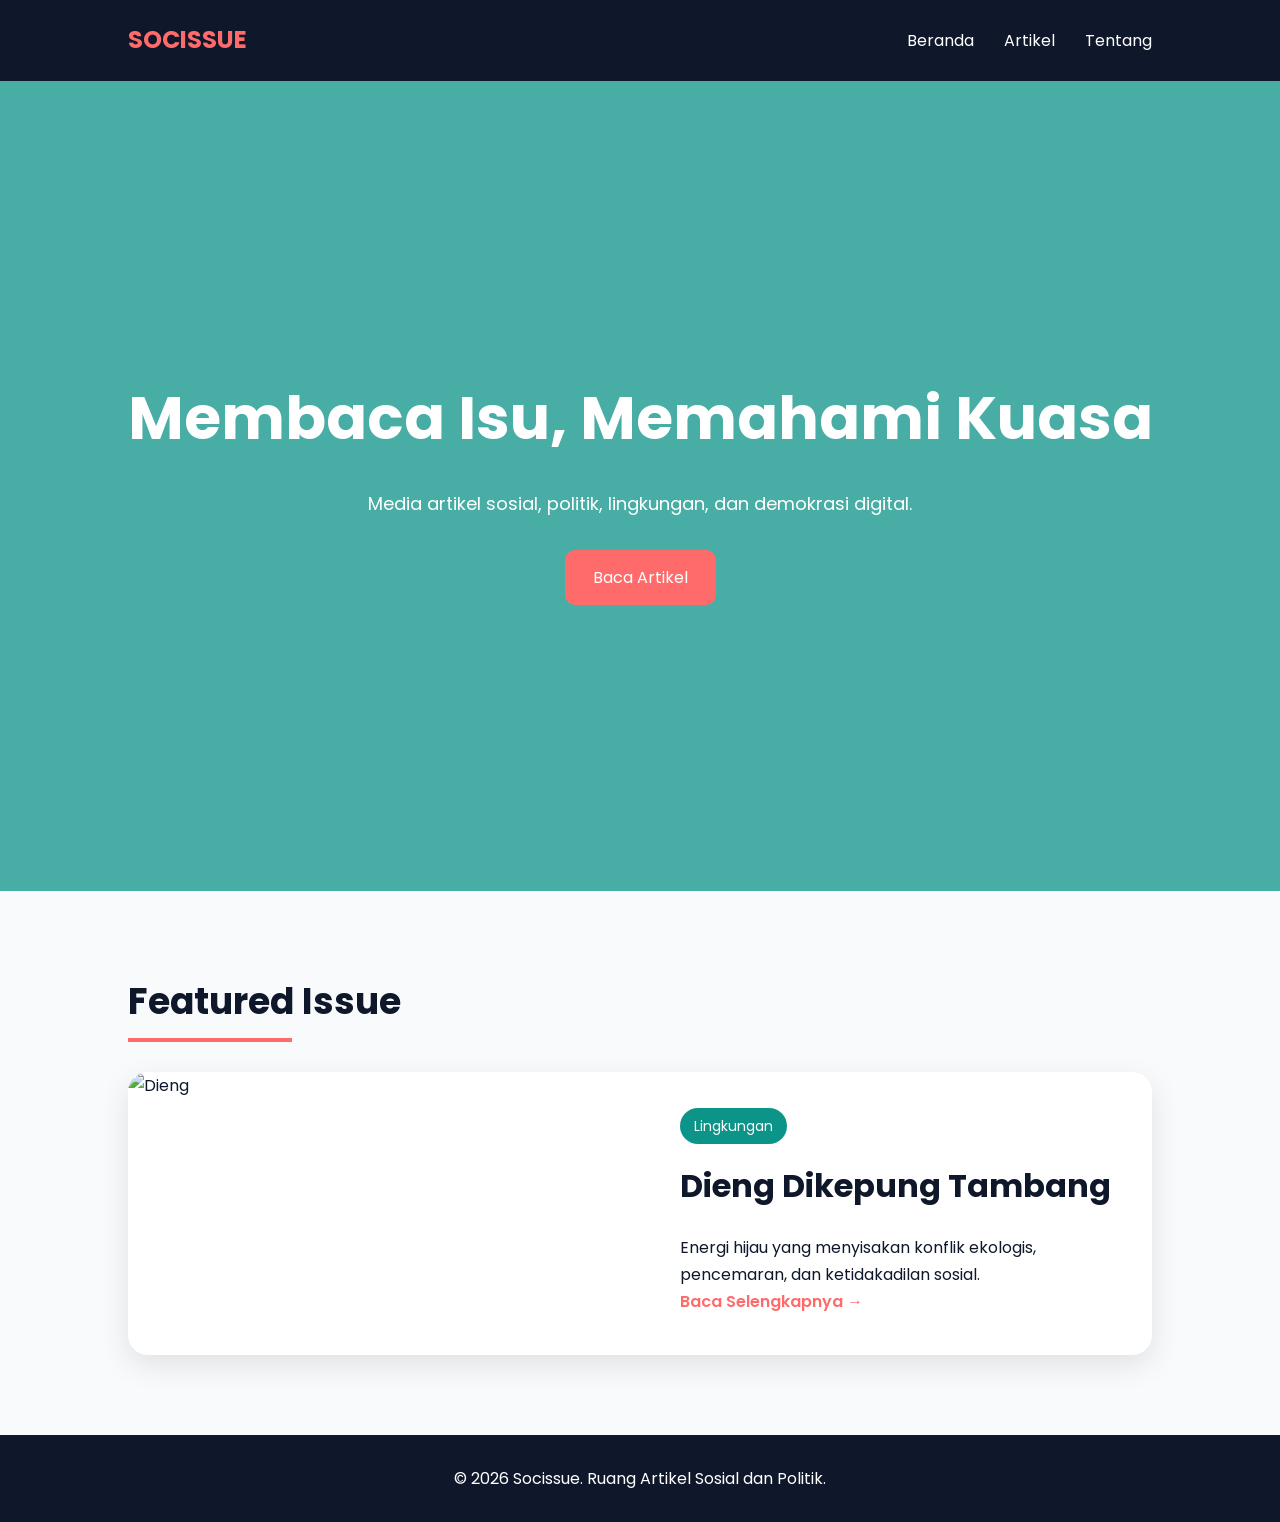
==== index.html @ e4d20b33 "first commit" ====
<!DOCTYPE html>
<html lang="id">
<head>
    <meta charset="UTF-8">
    <meta name="viewport" content="width=device-width, initial-scale=1.0">
    <title>Socissue</title>

    <!-- Google Font -->
    <link href="https://fonts.googleapis.com/css2?family=Poppins:wght@300;400;500;600;700&display=swap" rel="stylesheet">

    <!-- CSS -->
    <link rel="stylesheet" href="css/style.css">
</head>

<body>

    <!-- HEADER -->
    <header>
        <nav class="navbar">
            <div class="logo">SOCISSUE</div>

            <ul class="nav-links">
                <li><a href="index.html">Beranda</a></li>
                <li><a href="artikel-dieng.html">Artikel</a></li>
                <li><a href="about.html">Tentang</a></li>
            </ul>
        </nav>
    </header>

    <!-- HERO SECTION -->
    <section class="hero">
        <div class="hero-content">
            <h1>Membaca Isu, Memahami Kuasa</h1>

            <p>
                Media artikel sosial, politik, lingkungan,
                dan demokrasi digital.
            </p>

            <a href="artikel-dieng.html" class="btn">
                Baca Artikel
            </a>
        </div>
    </section>

    <!-- FEATURED ARTICLE -->
    <section class="featured">

        <h2>Featured Issue</h2>

        <div class="card">

            <img src="assets/dieng.jpg" alt="Dieng">

            <div class="card-content">

                <span class="category">
                    Lingkungan
                </span>

                <h3>
                    Dieng Dikepung Tambang
                </h3>

                <p>
                    Energi hijau yang menyisakan konflik ekologis,
                    pencemaran, dan ketidakadilan sosial.
                </p>

                <a href="artikel-dieng.html">
                    Baca Selengkapnya →
                </a>

            </div>
        </div>
    </section>

    <!-- FOOTER -->
    <footer>
        <p>
            © 2026 Socissue.
            Ruang Artikel Sosial dan Politik.
        </p>
    </footer>

    <script src="js/script.js"></script>

</body>
</html>
---- css/style.css ----
*{
    margin:0;
    padding:0;
    box-sizing:border-box;
}

body{
    font-family:'Poppins',sans-serif;
    background:#F8FAFC;
    color:#0F172A;
    line-height:1.7;
}

/* NAVBAR */

.navbar{
    display:flex;
    justify-content:space-between;
    align-items:center;

    padding:20px 10%;

    background:#0F172A;

    position:sticky;
    top:0;

    z-index:1000;
}

.logo{
    color:#FF6B6B;
    font-size:24px;
    font-weight:700;
}

.nav-links{
    display:flex;
    gap:30px;
    list-style:none;
}

.nav-links a{
    color:white;
    text-decoration:none;
    transition:0.3s;
}

.nav-links a:hover{
    color:#FF6B6B;
}

/* HERO */

.hero{

    height:90vh;

    display:flex;
    justify-content:center;
    align-items:center;
    text-align:center;

    background:
    linear-gradient(
        rgba(13,148,136,0.75),
        rgba(13,148,136,0.75)
    ),
    url('../assets/hero.jpg');

    background-size:cover;
    background-position:center;

    color:white;
}

.hero-content h1{
    font-size:60px;
    margin-bottom:20px;
}

.hero-content p{
    font-size:18px;
    margin-bottom:30px;
}

.btn{
    display:inline-block;

    padding:14px 28px;

    background:#FF6B6B;
    color:white;

    text-decoration:none;

    border-radius:10px;

    transition:0.3s;
}

.btn:hover{
    background:#0D9488;
}

/* FEATURED */

.featured{
    padding:80px 10%;
}

.featured h2{
    margin-bottom:40px;
    font-size:36px;
}

.card{
    display:grid;
    grid-template-columns:1fr 1fr;

    background:white;

    border-radius:20px;

    overflow:hidden;

    box-shadow:0 10px 30px rgba(0,0,0,0.1);
}

.card img{
    width:100%;
    height:100%;
    object-fit:cover;
}

.card-content{
    padding:40px;
}

.category{
    background:#0D9488;
    color:white;

    padding:8px 14px;

    border-radius:30px;

    font-size:14px;
}

.card-content h3{
    margin-top:20px;
    margin-bottom:20px;

    font-size:32px;
}

.card-content a{
    color:#FF6B6B;
    text-decoration:none;
    font-weight:600;
}

/* FOOTER */

footer{
    background:#0F172A;
    color:white;

    text-align:center;

    padding:30px;
}

/* RESPONSIVE */

@media(max-width:768px){

    .navbar{
        flex-direction:column;
        gap:20px;
    }

    .hero-content h1{
        font-size:40px;
    }

    .card{
        grid-template-columns:1fr;
    }

}.navbar.active{
    background:#08101f;
    transition:0.3s;
}
/* ========================= */
/* SMOOTH SCROLL */
/* ========================= */

html{
    scroll-behavior:smooth;
}

/* ========================= */
/* NAVBAR ACTIVE */
/* ========================= */

.navbar.active{

    background:rgba(13,148,136,0.95);

    backdrop-filter:blur(10px);

    box-shadow:
    0 5px 20px rgba(0,0,0,0.2);

    transition:0.3s;
}

/* ========================= */
/* NAVBAR HOVER EFFECT */
/* ========================= */

.nav-links a{
    position:relative;
}

.nav-links a::after{

    content:'';

    width:0;
    height:2px;

    background:#FF6B6B;

    position:absolute;

    left:0;
    bottom:-5px;

    transition:0.3s;
}

.nav-links a:hover::after{
    width:100%;
}

/* ========================= */
/* ABOUT SECTION */
/* ========================= */

.about-section{

    padding:100px 10%;

    min-height:100vh;
}

.about-container{

    max-width:900px;

    margin:auto;

    background:white;

    padding:60px;

    border-radius:20px;

    box-shadow:
    0 10px 30px rgba(0,0,0,0.1);
}

.about-container h1{

    font-size:48px;

    margin-bottom:30px;

    color:#0F172A;
}

.about-container h2{

    margin-top:40px;

    margin-bottom:20px;

    color:#0D9488;
}

.about-container p{

    margin-bottom:20px;

    font-size:18px;

    line-height:1.8;
}

.about-container ul{

    padding-left:20px;
}

.about-container li{

    margin-bottom:10px;
}

/* ========================= */
/* CARD HOVER EFFECT */
/* ========================= */

.card{
    transition:0.3s;
}

.card:hover{

    transform:translateY(-10px);

    box-shadow:
    0 20px 40px rgba(0,0,0,0.15);
}

/* ========================= */
/* BUTTON EFFECT */
/* ========================= */

.btn{
    transition:0.3s;
}

.btn:hover{

    transform:scale(1.05);

    background:#0D9488;
}

/* ========================= */
/* FEATURED TITLE */
/* ========================= */

.featured h2{

    position:relative;

    display:inline-block;
}

.featured h2::after{

    content:'';

    width:60%;

    height:4px;

    background:#FF6B6B;

    position:absolute;

    left:0;
    bottom:-10px;
}

/* ========================= */
/* RESPONSIVE */
/* ========================= */

@media(max-width:768px){

    .hero-content h1{
        font-size:40px;
    }

    .about-container{
        padding:30px;
    }

    .nav-links{
        flex-direction:column;
    }

    .featured h2{
        font-size:28px;
    }

    .about-container h1{
        font-size:36px;
    }

}
/* ========================= */
/* ARTICLE HERO */
/* ========================= */

.article-hero{

    height:70vh;

    background:
    linear-gradient(
        rgba(15,23,42,0.7),
        rgba(15,23,42,0.7)
    ),
    url('../assets/dieng.jpg');

    background-size:cover;

    background-position:center;

    display:flex;

    justify-content:center;

    align-items:center;

    text-align:center;

    color:white;
}

.article-overlay{

    max-width:800px;

    padding:20px;
}

.article-category{

    background:#FF6B6B;

    padding:10px 20px;

    border-radius:30px;

    font-size:14px;
}

.article-overlay h1{

    font-size:64px;

    margin-top:20px;

    margin-bottom:20px;
}

.article-overlay p{

    font-size:20px;
}

/* ========================= */
/* ARTICLE CONTENT */
/* ========================= */

.article-content{

    padding:100px 10%;
}

.article-container{

    max-width:900px;

    margin:auto;

    background:white;

    padding:60px;

    border-radius:20px;

    box-shadow:
    0 10px 30px rgba(0,0,0,0.08);
}

.article-author{

    color:#0D9488;

    font-weight:600;

    margin-bottom:30px;
}

.article-container h2{

    margin-top:50px;

    margin-bottom:20px;

    font-size:36px;

    color:#0F172A;
}

.article-container p{

    margin-bottom:25px;

    font-size:18px;

    line-height:1.9;

    color:#334155;
}

.article-container ul{

    padding-left:25px;

    margin-bottom:30px;
}

.article-container li{

    margin-bottom:15px;

    line-height:1.8;
}

/* ========================= */
/* ARTICLE IMAGE */
/* ========================= */

.article-image{

    width:100%;

    border-radius:20px;

    margin:40px 0;
}

/* ========================= */
/* QUOTE BOX */
/* ========================= */

.quote-box{

    background:#0F172A;

    color:white;

    padding:40px;

    border-left:6px solid #FF6B6B;

    margin:50px 0;

    font-size:28px;

    font-weight:600;

    line-height:1.6;

    border-radius:20px;
}

/* ========================= */
/* STATS BOX */
/* ========================= */

.stats-box{

    background:#0D9488;

    color:white;

    padding:40px;

    margin:50px 0;

    border-radius:20px;

    text-align:center;
}

.stats-box h3{

    font-size:56px;

    margin-bottom:10px;
}

/* ========================= */
/* RESPONSIVE ARTICLE */
/* ========================= */

@media(max-width:768px){

    .article-overlay h1{
        font-size:40px;
    }

    .article-overlay p{
        font-size:18px;
    }

    .article-container{
        padding:30px;
    }

    .quote-box{
        font-size:22px;
    }

    .stats-box h3{
        font-size:40px;
    }

}
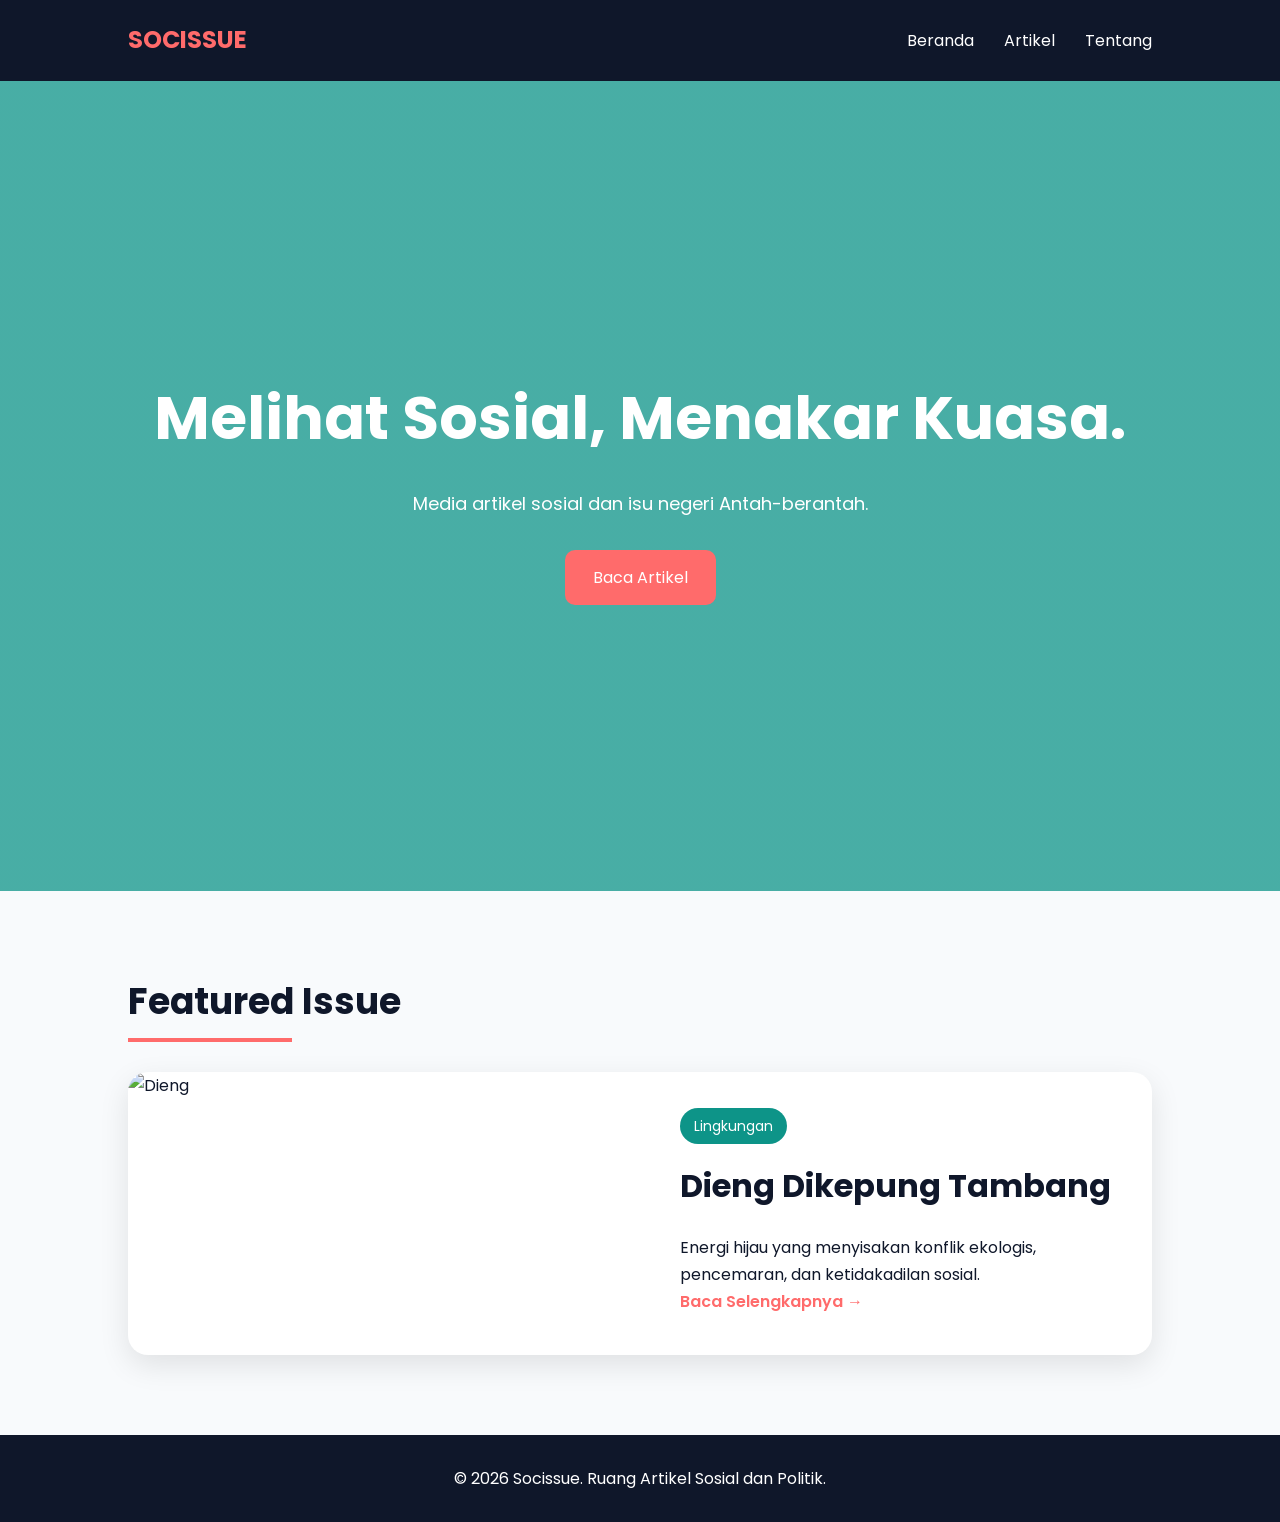
==== commit b56d3816: "mengubah tentang dan header" ====
--- a/index.html
+++ b/index.html
@@ -30,11 +30,10 @@
     <!-- HERO SECTION -->
     <section class="hero">
         <div class="hero-content">
-            <h1>Membaca Isu, Memahami Kuasa</h1>
+            <h1>Melihat Sosial, Menakar Kuasa.</h1>
 
             <p>
-                Media artikel sosial, politik, lingkungan,
-                dan demokrasi digital.
+                Media artikel sosial dan isu negeri Antah-berantah.
             </p>
 
             <a href="artikel-dieng.html" class="btn">
